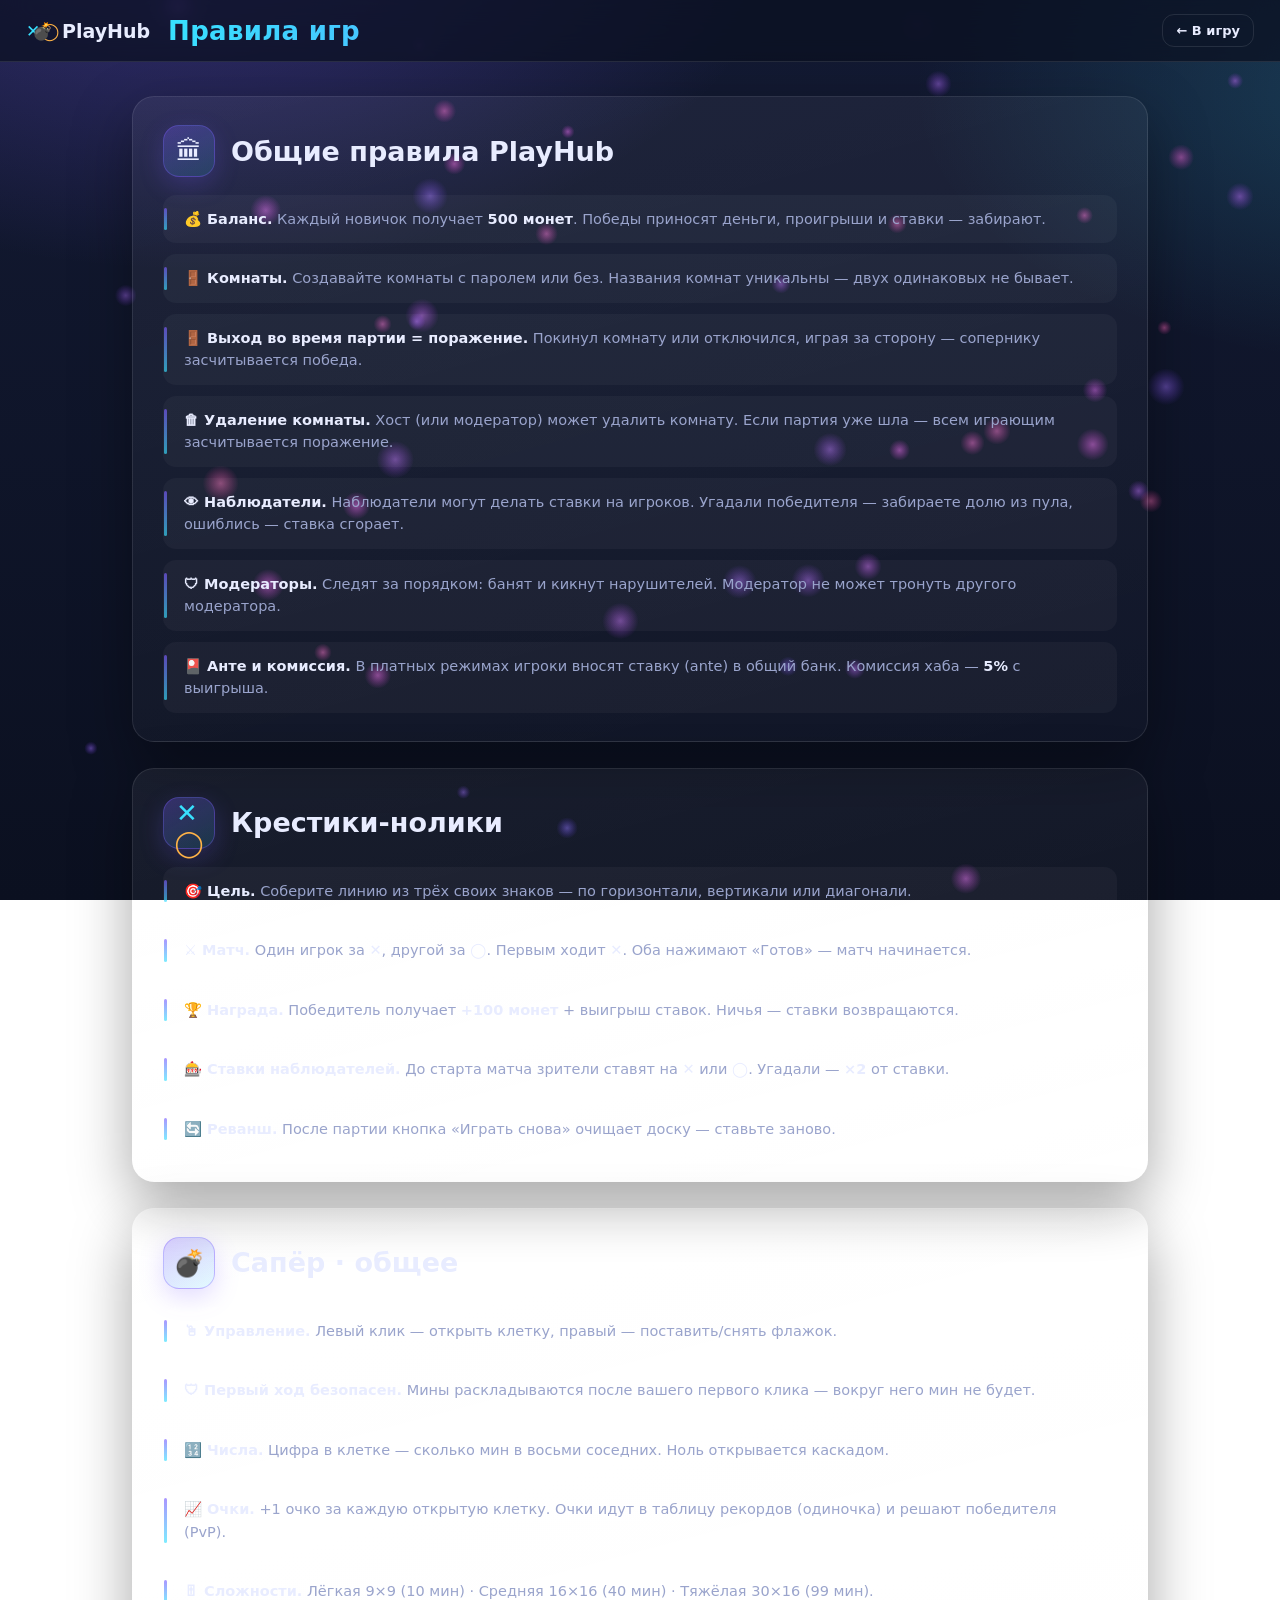
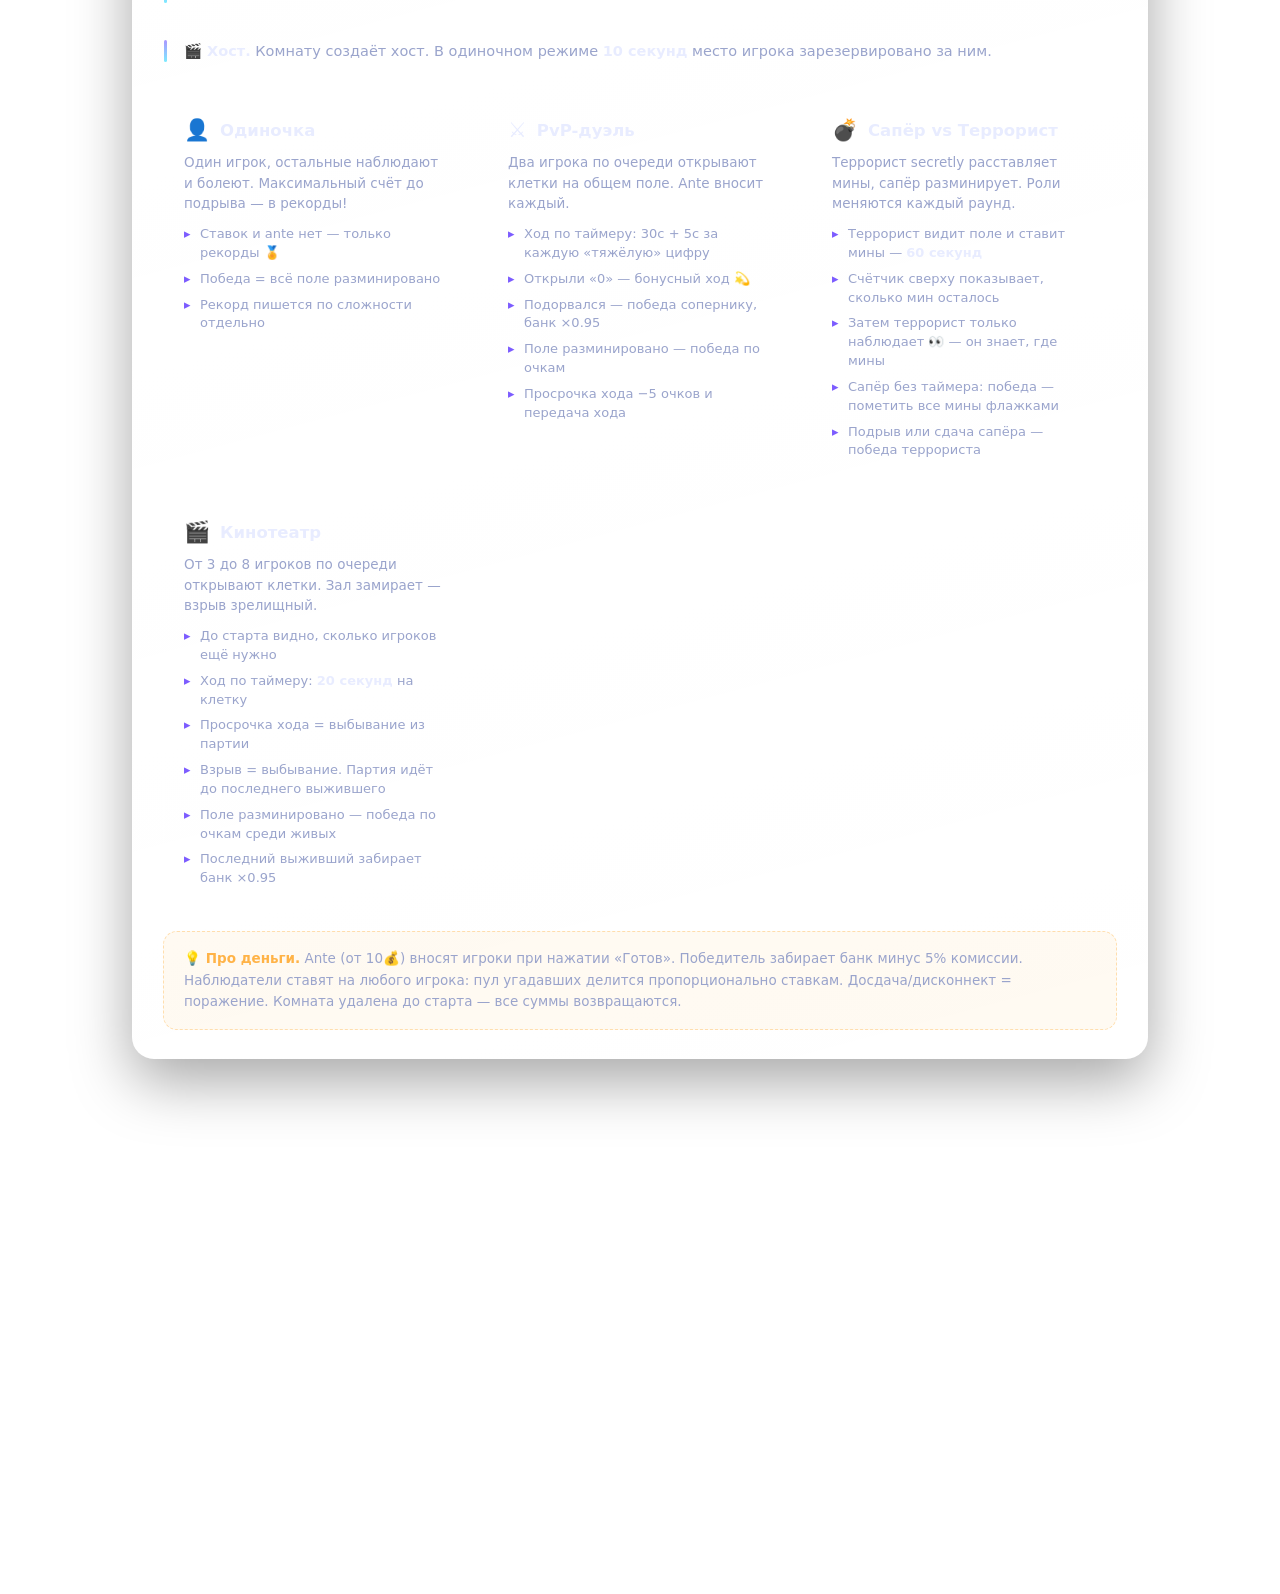
==== wwwroot/rules.html @ 5bfcac2f "- При удалении комнаты хостом теперь засчитывается поражение - Исправлены счетчик мин и таймер - Исп" ====
<!DOCTYPE html>
<html lang="ru">
<head>
    <meta charset="utf-8" />
    <meta name="viewport" content="width=device-width, initial-scale=1" />
    <title>Правила · PlayHub</title>
    <link rel="stylesheet" href="css/rules.css" />
</head>
<body>

    <canvas id="bg-anim"></canvas>

    <header class="rules-topbar reveal">
        <div class="brand">
            <span class="brand-swap" aria-hidden="true">
                <span class="brand-face face-xo"><span class="logo-x">✕</span><span class="logo-o">◯</span></span>
                <span class="brand-face face-mine">💣</span>
            </span>
            PlayHub
        </div>
        <h1>Правила игр</h1>
        <a class="btn ghost small" href="index.html">← В игру</a>
    </header>

    <main class="rules-wrap">

        <!-- ================= ОБЩЕЕ ================= -->
        <section class="rules-card reveal" id="common">
            <div class="card-head">
                <span class="card-emoji float">🏛</span>
                <h2>Общие правила PlayHub</h2>
            </div>
            <ul class="rules-list">
                <li><b>💰 Баланс.</b> Каждый новичок получает <b>500 монет</b>. Победы приносят деньги, проигрыши и ставки — забирают.</li>
                <li><b>🚪 Комнаты.</b> Создавайте комнаты с паролем или без. Названия комнат уникальны — двух одинаковых не бывает.</li>
                <li><b>🚪 Выход во время партии = поражение.</b> Покинул комнату или отключился, играя за сторону — сопернику засчитывается победа.</li>
                <li><b>🗑 Удаление комнаты.</b> Хост (или модератор) может удалить комнату. Если партия уже шла — всем играющим засчитывается поражение.</li>
                <li><b>👁 Наблюдатели.</b> Наблюдатели могут делать ставки на игроков. Угадали победителя — забираете долю из пула, ошиблись — ставка сгорает.</li>
                <li><b>🛡 Модераторы.</b> Следят за порядком: банят и кикнут нарушителей. Модератор не может тронуть другого модератора.</li>
                <li><b>🎴 Анте и комиссия.</b> В платных режимах игроки вносят ставку (ante) в общий банк. Комиссия хаба — <b>5%</b> с выигрыша.</li>
            </ul>
        </section>

        <!-- ================= КН ================= -->
        <section class="rules-card reveal" id="tictactoe">
            <div class="card-head">
                <span class="card-emoji float"><span class="logo-x">✕</span><span class="logo-o">◯</span></span>
                <h2>Крестики-нолики</h2>
            </div>
            <ul class="rules-list">
                <li><b>🎯 Цель.</b> Соберите линию из трёх своих знаков — по горизонтали, вертикали или диагонали.</li>
                <li><b>⚔ Матч.</b> Один игрок за <b class="x-color">✕</b>, другой за <b class="o-color">◯</b>. Первым ходит <b class="x-color">✕</b>. Оба нажимают «Готов» — матч начинается.</li>
                <li><b>🏆 Награда.</b> Победитель получает <b>+100 монет</b> + выигрыш ставок. Ничья — ставки возвращаются.</li>
                <li><b>🎰 Ставки наблюдателей.</b> До старта матча зрители ставят на <b class="x-color">✕</b> или <b class="o-color">◯</b>. Угадали — <b>×2</b> от ставки.</li>
                <li><b>🔄 Реванш.</b> После партии кнопка «Играть снова» очищает доску — ставьте заново.</li>
            </ul>
        </section>

        <!-- ================= САПЁР: ОБЩЕЕ ================= -->
        <section class="rules-card reveal" id="minesweeper">
            <div class="card-head">
                <span class="card-emoji float pulse-mine">💣</span>
                <h2>Сапёр · общее</h2>
            </div>
            <ul class="rules-list">
                <li><b>🖱 Управление.</b> Левый клик — открыть клетку, правый — поставить/снять флажок.</li>
                <li><b>🛡 Первый ход безопасен.</b> Мины раскладываются после вашего первого клика — вокруг него мин не будет.</li>
                <li><b>🔢 Числа.</b> Цифра в клетке — сколько мин в восьми соседних. Ноль открывается каскадом.</li>
                <li><b>📈 Очки.</b> +1 очко за каждую открытую клетку. Очки идут в таблицу рекордов (одиночка) и решают победителя (PvP).</li>
                <li><b>🎚 Сложности.</b> Лёгкая 9×9 (10 мин) · Средняя 16×16 (40 мин) · Тяжёлая 30×16 (99 мин).</li>
                <li><b>🎬 Хост.</b> Комнату создаёт хост. В одиночном режиме <b>10 секунд</b> место игрока зарезервировано за ним.</li>
            </ul>

            <div class="mode-grid">
                <article class="mode-card solo reveal">
                    <h3><span class="m-emoji">👤</span> Одиночка</h3>
                    <p>Один игрок, остальные наблюдают и болеют. Максимальный счёт до подрыва — в рекорды!</p>
                    <ul>
                        <li>Ставок и ante нет — только рекорды 🏅</li>
                        <li>Победа = всё поле разминировано</li>
                        <li>Рекорд пишется по сложности отдельно</li>
                    </ul>
                </article>

                <article class="mode-card pvp reveal">
                    <h3><span class="m-emoji">⚔</span> PvP-дуэль</h3>
                    <p>Два игрока по очереди открывают клетки на общем поле. Ante вносит каждый.</p>
                    <ul>
                        <li>Ход по таймеру: 30с + 5с за каждую «тяжёлую» цифру</li>
                        <li>Открыли «0» — бонусный ход 💫</li>
                        <li>Подорвался — победа сопернику, банк ×0.95</li>
                        <li>Поле разминировано — победа по очкам</li>
                        <li>Просрочка хода −5 очков и передача хода</li>
                    </ul>
                </article>

                <article class="mode-card asym reveal">
                    <h3><span class="m-emoji">💣</span> Сапёр vs Террорист</h3>
                    <p>Террорист secretly расставляет мины, сапёр разминирует. Роли меняются каждый раунд.</p>
                    <ul>
                        <li>Террорист видит поле и ставит мины — <b>60 секунд</b></li>
                        <li>Счётчик сверху показывает, сколько мин осталось</li>
                        <li>Затем террорист только наблюдает 👀 — он знает, где мины</li>
                        <li>Сапёр без таймера: победа — пометить все мины флажками</li>
                        <li>Подрыв или сдача сапёра — победа террориста</li>
                    </ul>
                </article>

                <article class="mode-card cinema reveal">
                    <h3><span class="m-emoji">🎬</span> Кинотеатр</h3>
                    <p>От 3 до 8 игроков по очереди открывают клетки. Зал замирает — взрыв зрелищный.</p>
                    <ul>
                        <li>До старта видно, сколько игроков ещё нужно</li>
                        <li>Ход по таймеру: <b>20 секунд</b> на клетку</li>
                        <li>Просрочка хода = выбывание из партии</li>
                        <li>Взрыв = выбывание. Партия идёт до последнего выжившего</li>
                        <li>Поле разминировано — победа по очкам среди живых</li>
                        <li>Последний выживший забирает банк ×0.95</li>
                    </ul>
                </article>
            </div>

            <div class="rules-note reveal">
                <b>💡 Про деньги.</b> Ante (от 10💰) вносят игроки при нажатии «Готов». Победитель забирает банк минус 5% комиссии.
                Наблюдатели ставят на любого игрока: пул угадавших делится пропорционально ставкам.
                Досдача/дисконнект = поражение. Комната удалена до старта — все суммы возвращаются.
            </div>
        </section>

        <!-- ================= МОДЕРАЦИЯ ================= -->
        <section class="rules-card reveal" id="moderation">
            <div class="card-head">
                <span class="card-emoji spin-shield">🛡</span>
                <h2>Модерация</h2>
            </div>
            <ul class="rules-list">
                <li><b>🔑 Вход.</b> Пароль модератора выдаёт владелец сайта. Войдите через «🛡 Войти как модератор».</li>
                <li><b>👁 Полномочия.</b> Кик и бан пользователей, удаление любой комнаты, вход в закрытые комнаты без пароля.</li>
                <li><b>🚫 Ограничения.</b> Модератор не может кикнуть или забанить другого модератора. Забаненный не может зайти под своим именем.</li>
                <li><b>🏆 Статистика.</b> Все действия пишутся в таблицу модераторов — лучший становится работником месяца.</li>
            </ul>
        </section>

        <a class="rules-footer reveal" href="index.html">← Вернуться в PlayHub</a>
    </main>

    <script>
        // фон: медленно плывущие светящиеся точки
        (function () {
            const c = document.getElementById("bg-anim");
            if (!c || window.matchMedia("(prefers-reduced-motion: reduce)").matches) { if (c) c.remove(); return; }
            const ctx = c.getContext("2d");
            let w, h, dots;
            function resize() {
                w = c.width = innerWidth; h = c.height = innerHeight;
                dots = Array.from({ length: 46 }, () => ({
                    x: Math.random() * w, y: Math.random() * h,
                    r: 1 + Math.random() * 2.2,
                    vx: (Math.random() - .5) * .25, vy: (Math.random() - .5) * .25,
                    hue: 250 + Math.random() * 80
                }));
            }
            resize();
            addEventListener("resize", resize);
            (function frame() {
                ctx.clearRect(0, 0, w, h);
                for (const d of dots) {
                    d.x += d.vx; d.y += d.vy;
                    if (d.x < -20) d.x = w + 20; if (d.x > w + 20) d.x = -20;
                    if (d.y < -20) d.y = h + 20; if (d.y > h + 20) d.y = -20;
                    const g = ctx.createRadialGradient(d.x, d.y, 0, d.x, d.y, d.r * 6);
                    g.addColorStop(0, "hsla(" + d.hue + ",90%,70%,.5)");
                    g.addColorStop(1, "hsla(" + d.hue + ",90%,60%,0)");
                    ctx.fillStyle = g;
                    ctx.beginPath();
                    ctx.arc(d.x, d.y, d.r * 6, 0, Math.PI * 2);
                    ctx.fill();
                }
                requestAnimationFrame(frame);
            })();
        })();

        // плавное появление карточек при скролле
        (function () {
            const items = document.querySelectorAll(".reveal");
            if (!("IntersectionObserver" in window)) {
                items.forEach(el => el.classList.add("in"));
                return;
            }
            const io = new IntersectionObserver((entries) => {
                entries.forEach((e, i) => {
                    if (e.isIntersecting) {
                        setTimeout(() => e.target.classList.add("in"), i * 90);
                        io.unobserve(e.target);
                    }
                });
            }, { threshold: 0.12 });
            items.forEach(el => io.observe(el));
        })();
    </script>
</body>
</html>
---- wwwroot/css/rules.css ----
:root {
    --bg: #0b1020;
    --bg-2: #131a33;
    --panel-border: rgba(255, 255, 255, 0.10);
    --text: #e8ecff;
    --muted: #9aa4cc;
    --x: #38e1ff;
    --o: #ffb347;
    --accent: #7c5cff;
    --ok: #3ddc97;
    --danger: #ff6b81;
}

* { box-sizing: border-box; }

html, body {
    margin: 0;
    padding: 0;
    min-height: 100%;
    font-family: "Segoe UI", system-ui, -apple-system, sans-serif;
    color: var(--text);
    background:
        radial-gradient(1000px 600px at 15% -10%, rgba(124, 92, 255, .35), transparent 60%),
        radial-gradient(900px 500px at 110% 10%, rgba(56, 225, 255, .18), transparent 55%),
        linear-gradient(180deg, var(--bg-2), var(--bg));
    background-attachment: fixed;
}

#bg-anim {
    position: fixed;
    inset: 0;
    width: 100%;
    height: 100%;
    pointer-events: none;
    z-index: 0;
}

/* ------------------------------- топбар ---------------------------------- */

.rules-topbar {
    position: sticky;
    top: 0;
    z-index: 10;
    display: flex;
    align-items: center;
    gap: 18px;
    padding: 14px 26px;
    background: rgba(11, 16, 32, .72);
    backdrop-filter: blur(14px);
    border-bottom: 1px solid var(--panel-border);
}

.rules-topbar h1 {
    flex: 1;
    margin: 0;
    font-size: clamp(18px, 3vw, 26px);
    font-weight: 700;
    letter-spacing: .3px;
    background: linear-gradient(90deg, var(--x), var(--accent), var(--o));
    -webkit-background-clip: text;
    background-clip: text;
    -webkit-text-fill-color: transparent;
    animation: titleShine 6s linear infinite;
    background-size: 200% 100%;
}

@keyframes titleShine { to { background-position: 200% 0; } }

.brand {
    display: flex;
    align-items: center;
    gap: 10px;
    font-weight: 800;
    font-size: 19px;
    white-space: nowrap;
}

.brand-swap {
    position: relative;
    width: 26px;
    height: 26px;
    display: inline-grid;
    place-items: center;
}
.brand-face { grid-area: 1 / 1; font-size: 17px; }
.face-xo { animation: faceXO 7s ease-in-out infinite; }
.face-mine { animation: faceMine 7s ease-in-out infinite; }
.logo-x { color: var(--x); }
.logo-o { color: var(--o); }
@keyframes faceXO {
    0%, 42%, 100% { opacity: 1; transform: rotateY(0); }
    50%, 92% { opacity: 0; transform: rotateY(90deg); }
}
@keyframes faceMine {
    0%, 42%, 100% { opacity: 0; transform: rotateY(-90deg); }
    50%, 92% { opacity: 1; transform: rotateY(0); }
}

/* -------------------------------- кнопки --------------------------------- */

.btn {
    display: inline-flex;
    align-items: center;
    justify-content: center;
    gap: 8px;
    padding: 10px 16px;
    border-radius: 12px;
    border: 1px solid var(--panel-border);
    background: rgba(255, 255, 255, .06);
    color: var(--text);
    font-size: 14px;
    font-weight: 600;
    text-decoration: none;
    cursor: pointer;
    transition: transform .18s, background .18s, border-color .18s, box-shadow .18s;
}
.btn:hover {
    transform: translateY(-2px);
    background: rgba(255, 255, 255, .10);
    border-color: var(--accent);
    box-shadow: 0 10px 26px rgba(124, 92, 255, .25);
}
.btn.small { padding: 8px 13px; font-size: 13px; }
.btn.ghost { background: transparent; }

/* ------------------------------ контент ---------------------------------- */

.rules-wrap {
    position: relative;
    z-index: 1;
    max-width: 1060px;
    margin: 0 auto;
    padding: 34px 22px 60px;
    display: grid;
    gap: 26px;
}

.rules-card {
    border-radius: 22px;
    padding: 28px 30px;
    background: linear-gradient(165deg, rgba(255, 255, 255, .055), rgba(255, 255, 255, .02));
    border: 1px solid var(--panel-border);
    box-shadow: 0 22px 60px rgba(0, 0, 0, .35);
    transition: border-color .25s, box-shadow .25s, transform .25s;
}
.rules-card:hover {
    border-color: rgba(124, 92, 255, .45);
    box-shadow: 0 26px 70px rgba(124, 92, 255, .18);
    transform: translateY(-2px);
}

.card-head {
    display: flex;
    align-items: center;
    gap: 16px;
    margin-bottom: 18px;
}
.card-head h2 { margin: 0; font-size: clamp(20px, 3vw, 27px); font-weight: 800; }

.card-emoji {
    display: inline-grid;
    place-items: center;
    width: 52px;
    height: 52px;
    font-size: 26px;
    border-radius: 16px;
    background: linear-gradient(150deg, rgba(124, 92, 255, .30), rgba(56, 225, 255, .14));
    border: 1px solid rgba(124, 92, 255, .35);
    box-shadow: 0 8px 24px rgba(124, 92, 255, .22);
}
.card-emoji .logo-x { margin-right: 4px; }

.float { animation: floaty 4.2s ease-in-out infinite; }
@keyframes floaty {
    0%, 100% { transform: translateY(0) rotate(-3deg); }
    50% { transform: translateY(-7px) rotate(3deg); }
}
.pulse-mine { animation: minePulse 2.6s ease-in-out infinite; }
@keyframes minePulse {
    0%, 100% { box-shadow: 0 8px 24px rgba(255, 107, 129, .20); }
    50% { box-shadow: 0 8px 34px rgba(255, 107, 129, .55); }
}
.spin-shield { animation: shieldSpin 7s ease-in-out infinite; }
@keyframes shieldSpin {
    0%, 82%, 100% { transform: rotate(0); }
    88% { transform: rotate(-14deg); }
    94% { transform: rotate(10deg); }
}

/* ------------------------------- списки ---------------------------------- */

.rules-list {
    list-style: none;
    margin: 0;
    padding: 0;
    display: grid;
    gap: 11px;
}
.rules-list li {
    position: relative;
    padding: 12px 16px 12px 20px;
    border-radius: 13px;
    background: rgba(255, 255, 255, .035);
    border: 1px solid transparent;
    font-size: 14.5px;
    line-height: 1.55;
    color: var(--muted);
    transition: background .2s, border-color .2s, transform .2s;
}
.rules-list li::before {
    content: "";
    position: absolute;
    left: 0;
    top: 12px;
    bottom: 12px;
    width: 3px;
    border-radius: 3px;
    background: linear-gradient(180deg, var(--accent), var(--x));
    opacity: .65;
}
.rules-list li:hover {
    background: rgba(124, 92, 255, .09);
    border-color: rgba(124, 92, 255, .3);
    transform: translateX(4px);
}
.rules-list b { color: var(--text); }
.x-color { color: var(--x); }
.o-color { color: var(--o); }

/* --------------------------- карточки режимов ----------------------------- */

.mode-grid {
    display: grid;
    grid-template-columns: repeat(auto-fit, minmax(240px, 1fr));
    gap: 18px;
    margin-top: 22px;
}

.mode-card {
    border-radius: 18px;
    padding: 20px;
    background: rgba(255, 255, 255, .035);
    border: 1px solid var(--panel-border);
    transition: transform .22s, border-color .22s, box-shadow .22s;
}
.mode-card:hover {
    transform: translateY(-5px);
    box-shadow: 0 18px 44px rgba(0, 0, 0, .4);
}
.mode-card.solo:hover { border-color: rgba(61, 220, 151, .5); box-shadow: 0 18px 44px rgba(61, 220, 151, .14); }
.mode-card.pvp:hover { border-color: rgba(56, 225, 255, .5); box-shadow: 0 18px 44px rgba(56, 225, 255, .14); }
.mode-card.asym:hover { border-color: rgba(255, 107, 129, .5); box-shadow: 0 18px 44px rgba(255, 107, 129, .14); }
.mode-card.cinema:hover { border-color: rgba(255, 179, 71, .5); box-shadow: 0 18px 44px rgba(255, 179, 71, .14); }

.mode-card h3 {
    display: flex;
    align-items: center;
    gap: 10px;
    margin: 0 0 10px;
    font-size: 16.5px;
    font-weight: 700;
}
.m-emoji { font-size: 21px; animation: floaty 5s ease-in-out infinite; }
.mode-card p { margin: 0 0 12px; font-size: 13.5px; line-height: 1.5; color: var(--muted); }
.mode-card ul {
    list-style: none;
    margin: 0;
    padding: 0;
    display: grid;
    gap: 7px;
    font-size: 13px;
    color: var(--muted);
}
.mode-card ul li { padding-left: 16px; position: relative; line-height: 1.45; }
.mode-card ul li::before {
    content: "▸";
    position: absolute;
    left: 0;
    color: var(--accent);
}
.mode-card b { color: var(--text); }

/* ------------------------------- примечание ------------------------------- */

.rules-note {
    margin-top: 22px;
    padding: 16px 20px;
    border-radius: 14px;
    border: 1px dashed rgba(255, 179, 71, .4);
    background: rgba(255, 179, 71, .07);
    font-size: 13.5px;
    line-height: 1.6;
    color: var(--muted);
}
.rules-note b { color: var(--o); }

.rules-footer {
    justify-self: center;
    text-decoration: none;
    color: var(--text);
    font-weight: 700;
    font-size: 15px;
    padding: 13px 26px;
    border-radius: 999px;
    border: 1px solid rgba(124, 92, 255, .45);
    background: linear-gradient(120deg, rgba(124, 92, 255, .22), rgba(56, 225, 255, .12));
    transition: transform .2s, box-shadow .2s;
}
.rules-footer:hover {
    transform: translateY(-3px);
    box-shadow: 0 16px 40px rgba(124, 92, 255, .35);
}

/* ------------------------- появление при скролле --------------------------- */

.reveal {
    opacity: 0;
    transform: translateY(26px);
    transition: opacity .6s ease, transform .6s cubic-bezier(.2, .8, .3, 1);
}
.reveal.in { opacity: 1; transform: none; }

@media (prefers-reduced-motion: reduce) {
    *, *::before, *::after { animation: none !important; transition: none !important; }
    .reveal { opacity: 1; transform: none; }
}

@media (max-width: 640px) {
    .rules-topbar { flex-wrap: wrap; padding: 12px 16px; }
    .rules-wrap { padding: 22px 14px 46px; }
    .rules-card { padding: 20px 16px; }
    .card-head { gap: 12px; }
    .card-emoji { width: 44px; height: 44px; font-size: 22px; }
}
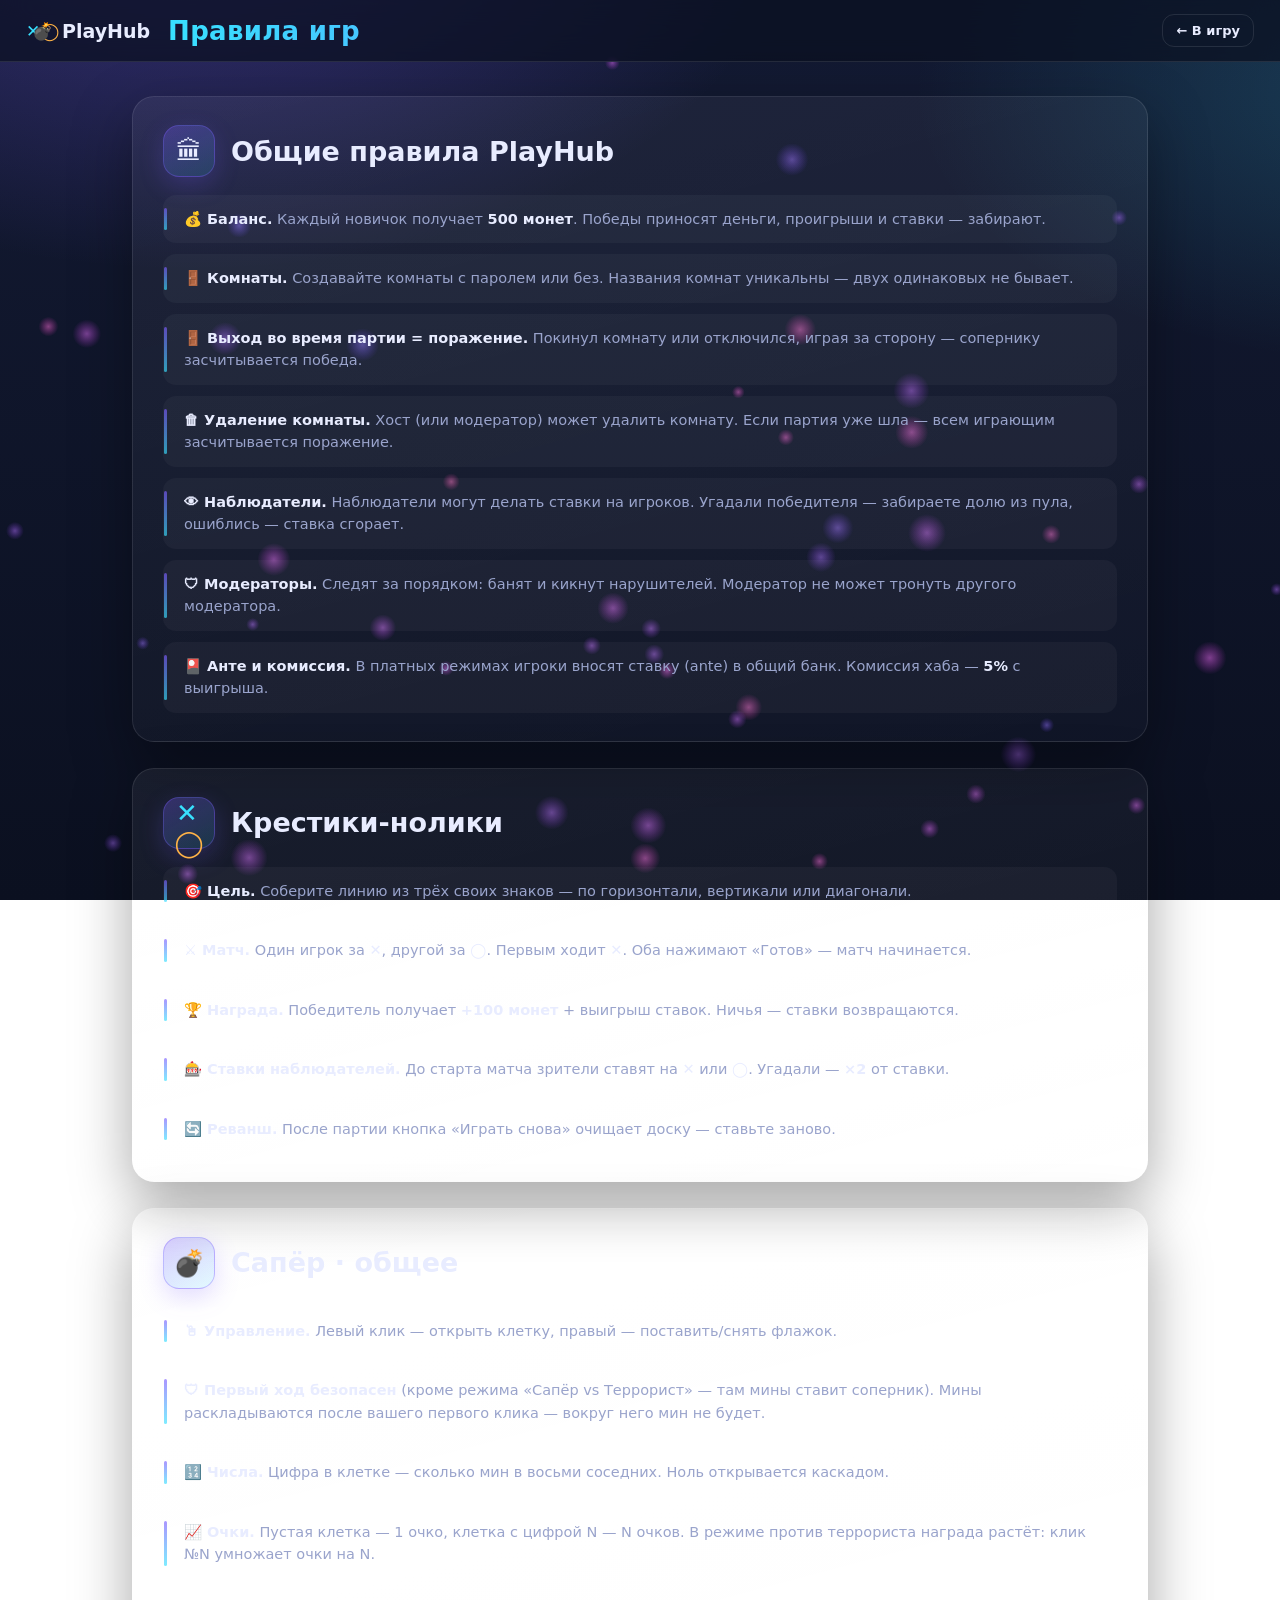
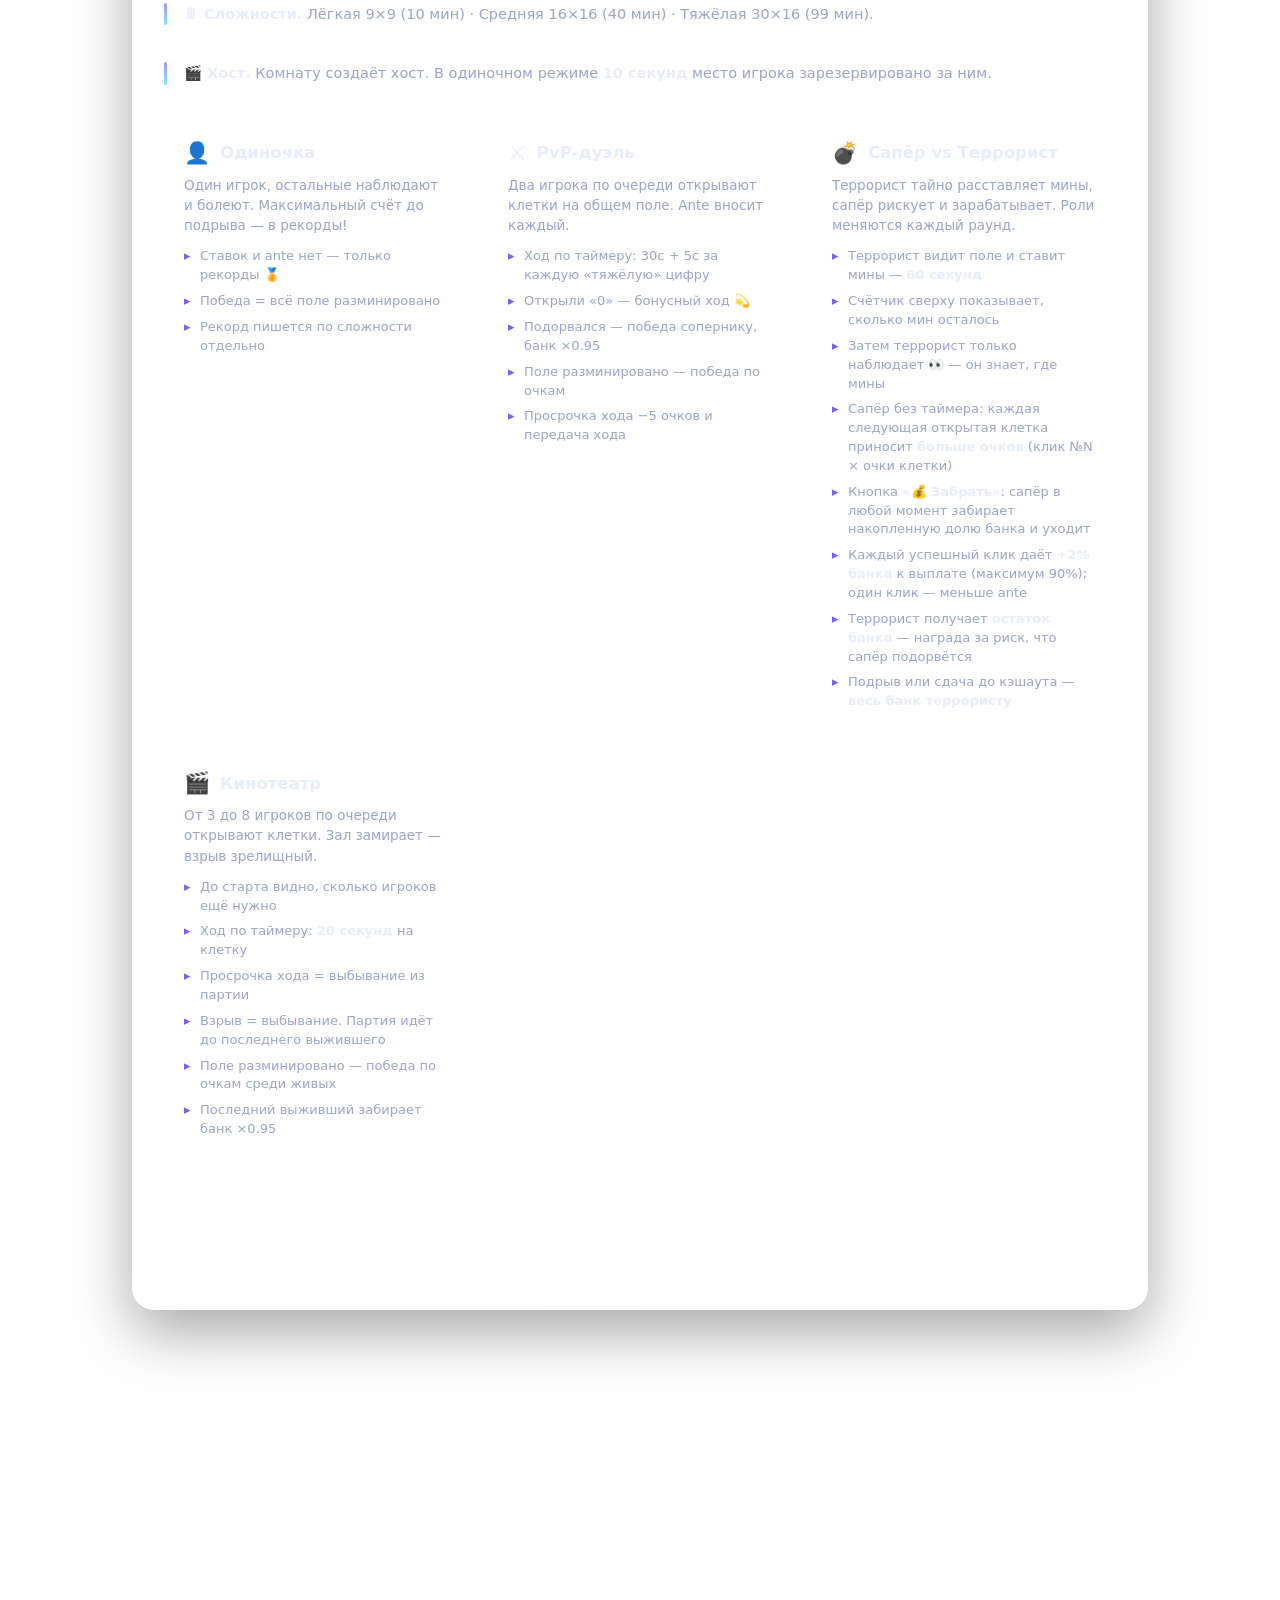
==== commit 95bf2127: "- Переработан режим "Сапер vs террорист"" ====
--- a/wwwroot/rules.html
+++ b/wwwroot/rules.html
@@ -64,9 +64,9 @@
             </div>
             <ul class="rules-list">
                 <li><b>🖱 Управление.</b> Левый клик — открыть клетку, правый — поставить/снять флажок.</li>
-                <li><b>🛡 Первый ход безопасен.</b> Мины раскладываются после вашего первого клика — вокруг него мин не будет.</li>
+                <li><b>🛡 Первый ход безопасен</b> (кроме режима «Сапёр vs Террорист» — там мины ставит соперник). Мины раскладываются после вашего первого клика — вокруг него мин не будет.</li>
                 <li><b>🔢 Числа.</b> Цифра в клетке — сколько мин в восьми соседних. Ноль открывается каскадом.</li>
-                <li><b>📈 Очки.</b> +1 очко за каждую открытую клетку. Очки идут в таблицу рекордов (одиночка) и решают победителя (PvP).</li>
+                <li><b>📈 Очки.</b> Пустая клетка — 1 очко, клетка с цифрой N — N очков. В режиме против террориста награда растёт: клик №N умножает очки на N.</li>
                 <li><b>🎚 Сложности.</b> Лёгкая 9×9 (10 мин) · Средняя 16×16 (40 мин) · Тяжёлая 30×16 (99 мин).</li>
                 <li><b>🎬 Хост.</b> Комнату создаёт хост. В одиночном режиме <b>10 секунд</b> место игрока зарезервировано за ним.</li>
             </ul>
@@ -96,13 +96,16 @@
 
                 <article class="mode-card asym reveal">
                     <h3><span class="m-emoji">💣</span> Сапёр vs Террорист</h3>
-                    <p>Террорист secretly расставляет мины, сапёр разминирует. Роли меняются каждый раунд.</p>
+                    <p>Террорист тайно расставляет мины, сапёр рискует и зарабатывает. Роли меняются каждый раунд.</p>
                     <ul>
                         <li>Террорист видит поле и ставит мины — <b>60 секунд</b></li>
                         <li>Счётчик сверху показывает, сколько мин осталось</li>
                         <li>Затем террорист только наблюдает 👀 — он знает, где мины</li>
-                        <li>Сапёр без таймера: победа — пометить все мины флажками</li>
-                        <li>Подрыв или сдача сапёра — победа террориста</li>
+                        <li>Сапёр без таймера: каждая следующая открытая клетка приносит <b>больше очков</b> (клик №N × очки клетки)</li>
+                        <li>Кнопка <b>«💰 Забрать»</b>: сапёр в любой момент забирает накопленную долю банка и уходит</li>
+                        <li>Каждый успешный клик даёт <b>+2% банка</b> к выплате (максимум 90%); один клик — меньше ante</li>
+                        <li>Террорист получает <b>остаток банка</b> — награда за риск, что сапёр подорвётся</li>
+                        <li>Подрыв или сдача до кэшаута — <b>весь банк террористу</b></li>
                     </ul>
                 </article>
 
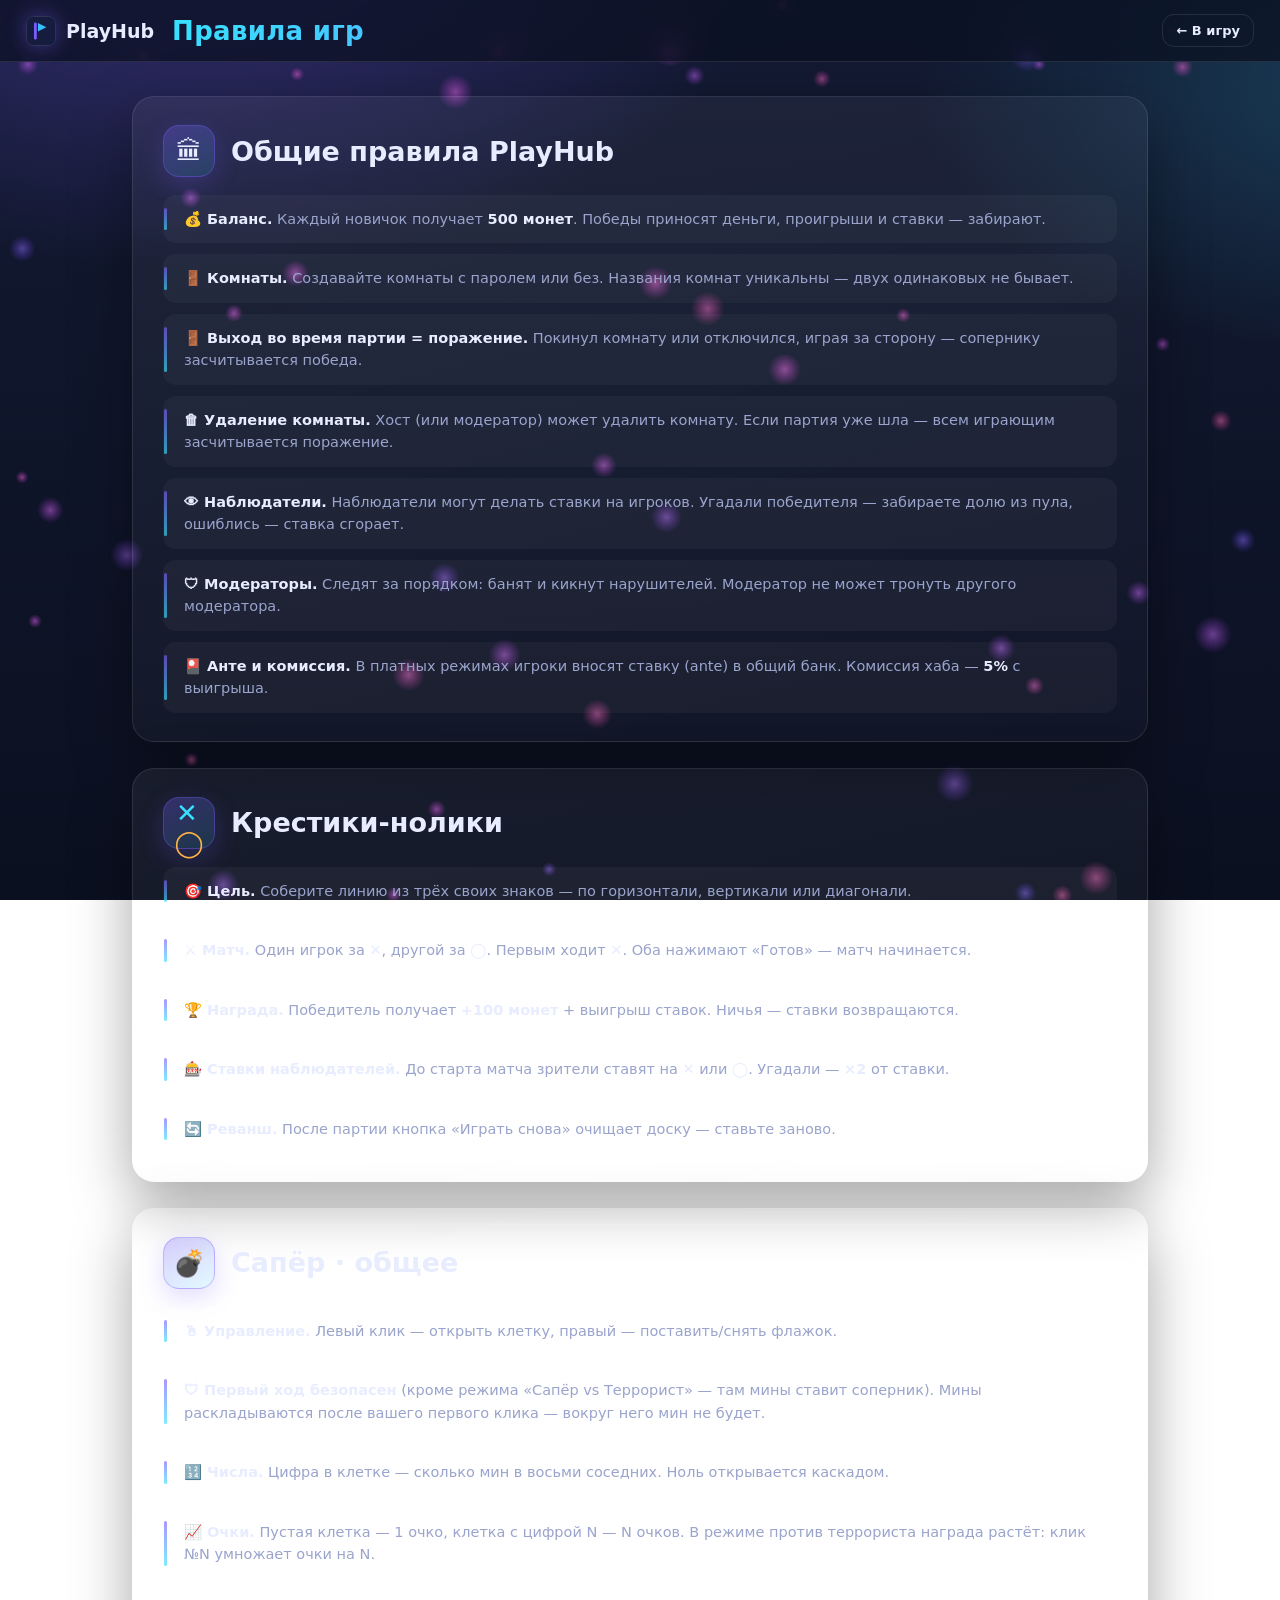
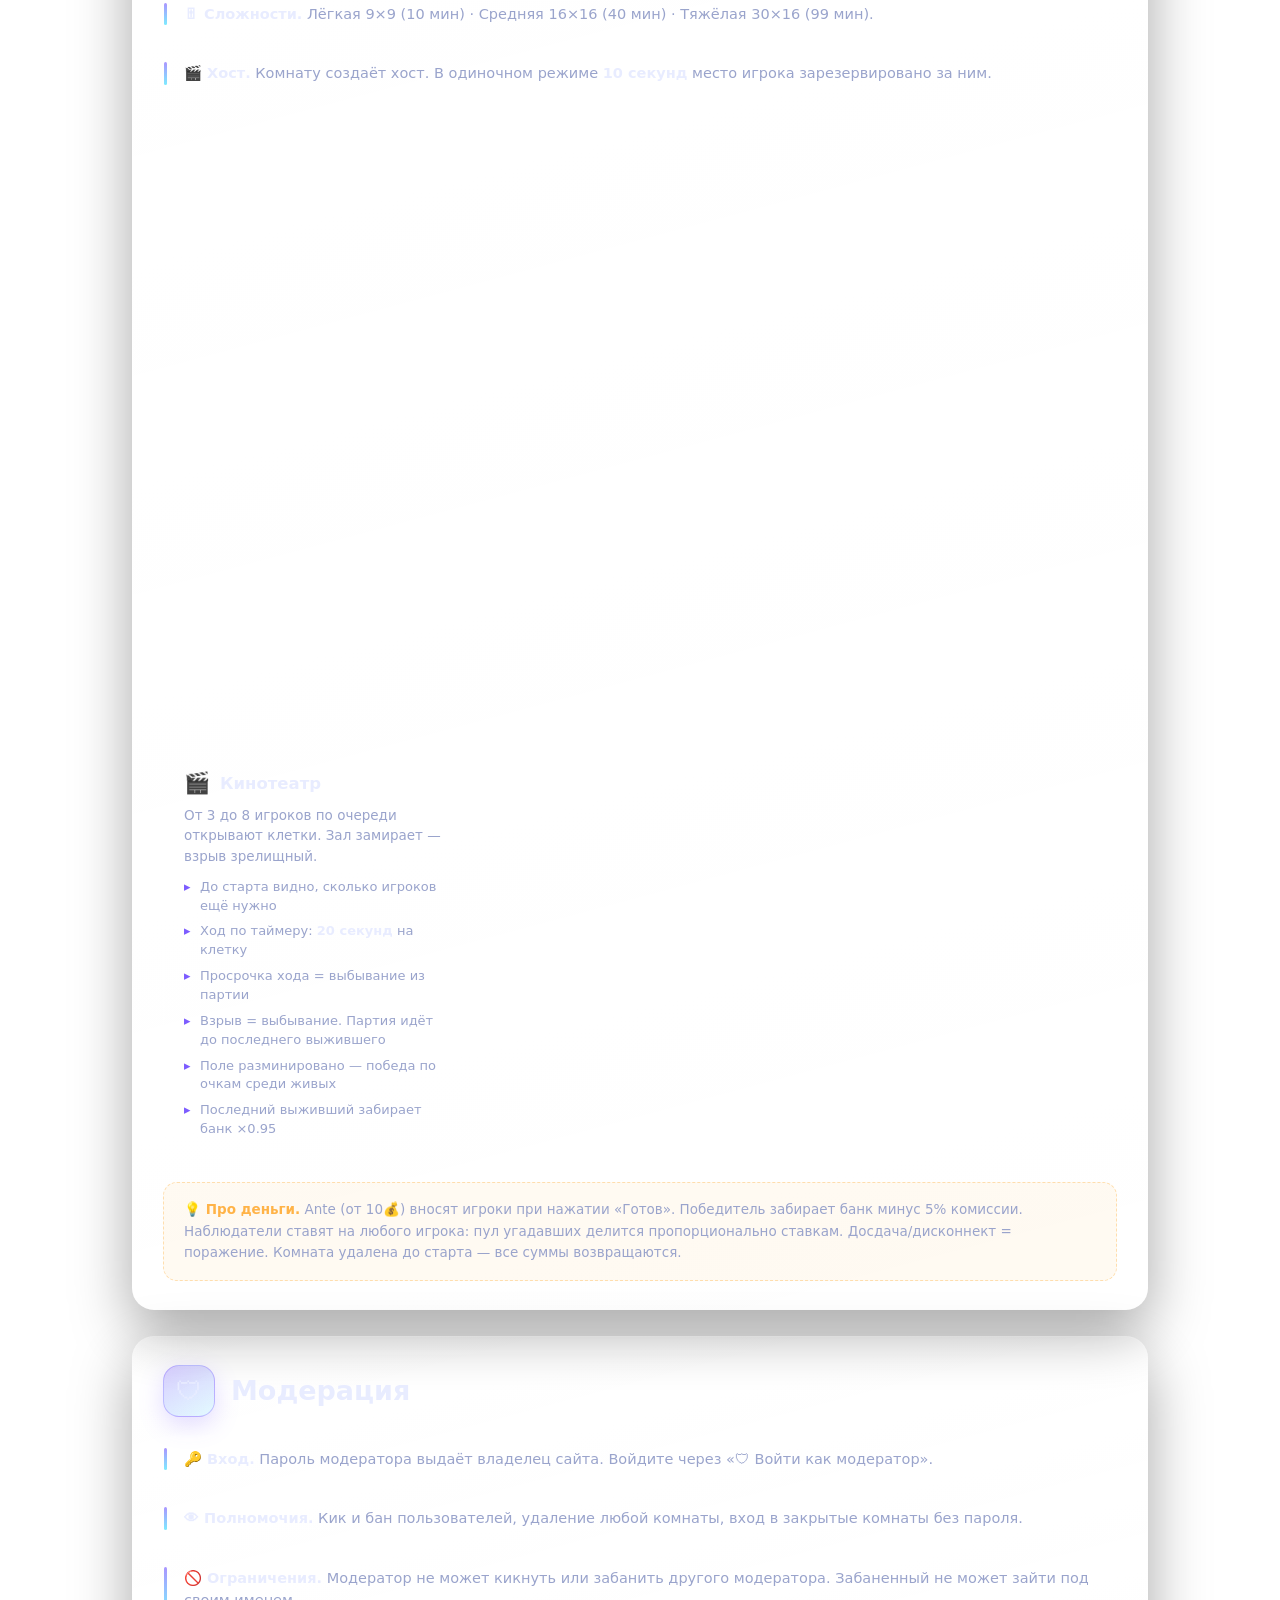
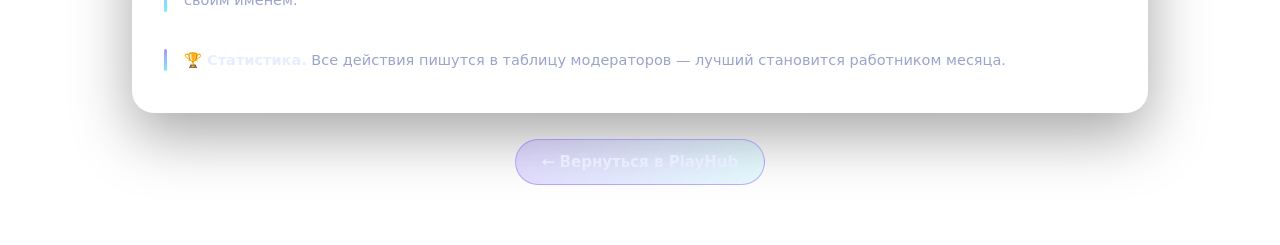
==== commit a938a337: "- Добавлен новый логотип для сайта" ====
--- a/wwwroot/rules.html
+++ b/wwwroot/rules.html
@@ -4,6 +4,7 @@
     <meta charset="utf-8" />
     <meta name="viewport" content="width=device-width, initial-scale=1" />
     <title>Правила · PlayHub</title>
+    <link rel="icon" href="favicon.svg" type="image/svg+xml" />
     <link rel="stylesheet" href="css/rules.css" />
 </head>
 <body>
@@ -12,10 +13,7 @@
 
     <header class="rules-topbar reveal">
         <div class="brand">
-            <span class="brand-swap" aria-hidden="true">
-                <span class="brand-face face-xo"><span class="logo-x">✕</span><span class="logo-o">◯</span></span>
-                <span class="brand-face face-mine">💣</span>
-            </span>
+            <svg class="brand-mark" viewBox="0 0 64 64" aria-hidden="true"><rect x="1" y="1" width="62" height="62" rx="15" fill="#151c3d" stroke="#ffffff" stroke-opacity=".14" stroke-width="1.5"/><rect x="17" y="14" width="6" height="36" rx="2.8" fill="#7c5cff"/><path d="M25.4 15 L25.4 33 L43.4 24 Z" fill="#38bdf8"/></svg>
             PlayHub
         </div>
         <h1>Правила игр</h1>
--- a/wwwroot/css/rules.css
+++ b/wwwroot/css/rules.css
@@ -75,26 +75,14 @@
     white-space: nowrap;
 }
 
-.brand-swap {
-    position: relative;
-    width: 26px;
-    height: 26px;
-    display: inline-grid;
-    place-items: center;
-}
-.brand-face { grid-area: 1 / 1; font-size: 17px; }
-.face-xo { animation: faceXO 7s ease-in-out infinite; }
-.face-mine { animation: faceMine 7s ease-in-out infinite; }
+.brand-mark {
+    width: 30px;
+    height: 30px;
+    border-radius: 8px;
+    filter: drop-shadow(0 0 10px rgba(124,92,255,.45));
+}
 .logo-x { color: var(--x); }
 .logo-o { color: var(--o); }
-@keyframes faceXO {
-    0%, 42%, 100% { opacity: 1; transform: rotateY(0); }
-    50%, 92% { opacity: 0; transform: rotateY(90deg); }
-}
-@keyframes faceMine {
-    0%, 42%, 100% { opacity: 0; transform: rotateY(-90deg); }
-    50%, 92% { opacity: 1; transform: rotateY(0); }
-}
 
 /* -------------------------------- кнопки --------------------------------- */
 
